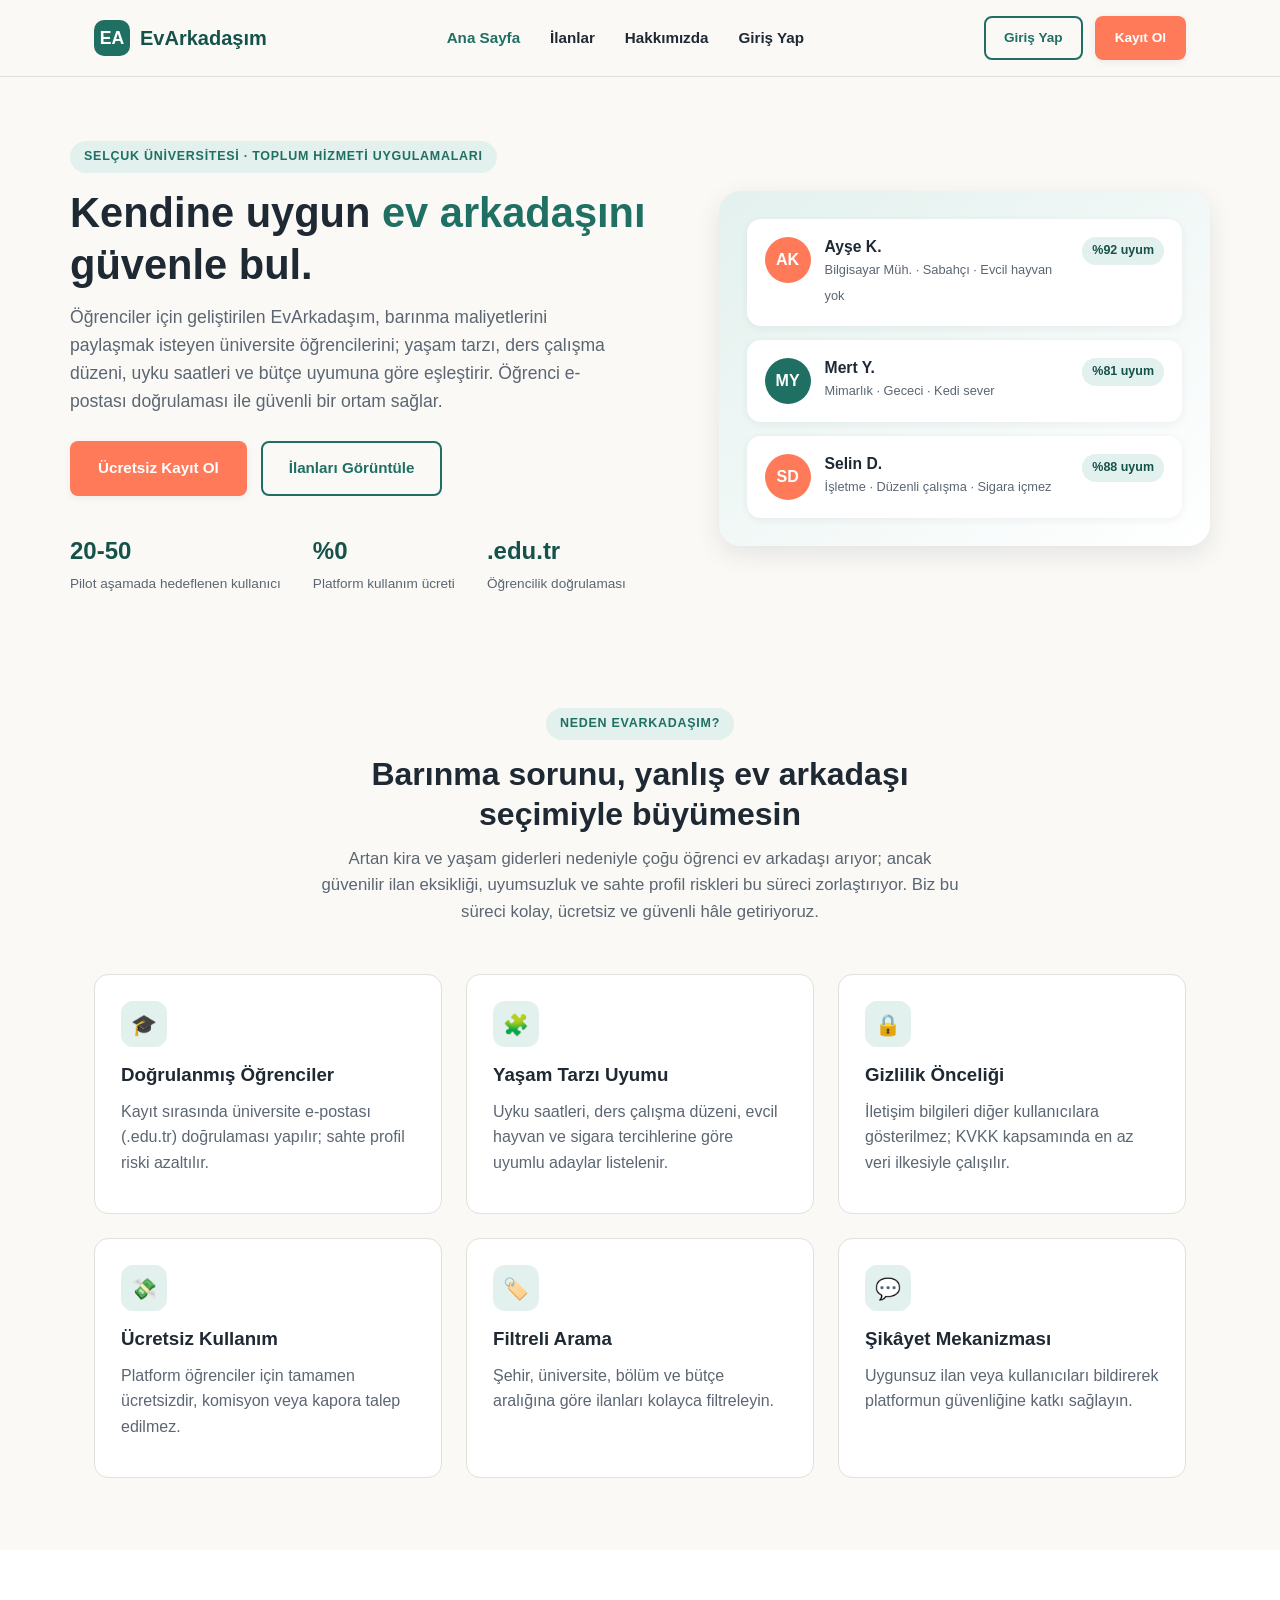
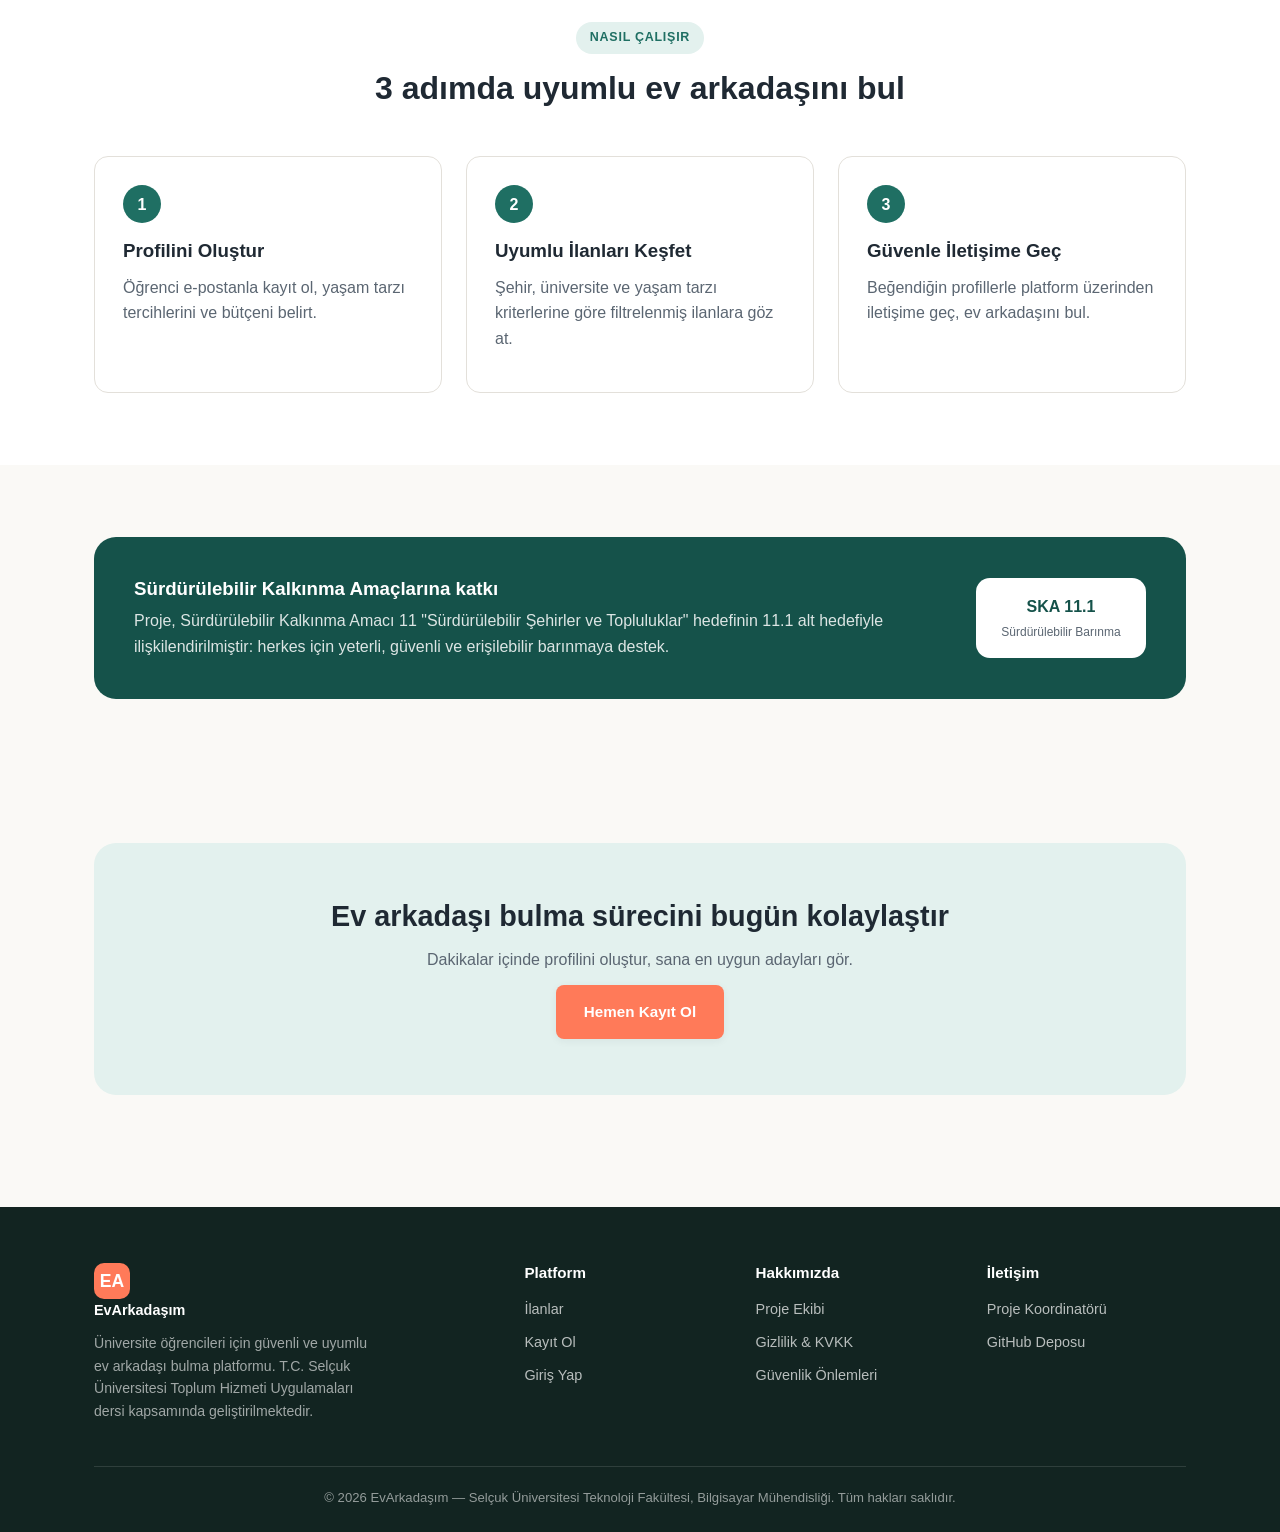
==== index.html @ b9b1601d "First commit" ====
<!DOCTYPE html>
<html lang="tr">
<head>
<meta charset="UTF-8">
<meta name="viewport" content="width=device-width, initial-scale=1.0">
<title>EvArkadaşım | Güvenilir Ev Arkadaşı Bulma Platformu</title>
<link rel="stylesheet" href="css/style.css">
</head>
<body>

<header class="site-header">
  <nav class="nav">
    <a href="index.html" class="brand">
      <span class="logo-mark">EA</span>
      EvArkadaşım
    </a>
    <button class="nav-toggle" aria-label="Menüyü aç">☰</button>
    <ul class="nav-links">
      <li><a href="index.html" class="active">Ana Sayfa</a></li>
      <li><a href="ilanlar.html">İlanlar</a></li>
      <li><a href="hakkimizda.html">Hakkımızda</a></li>
      <li><a href="giris.html">Giriş Yap</a></li>
    </ul>
    <div class="nav-actions">
      <a href="giris.html" class="btn btn-outline btn-sm">Giriş Yap</a>
      <a href="kayit.html" class="btn btn-primary btn-sm">Kayıt Ol</a>
    </div>
  </nav>
</header>

<main>
  <!-- HERO -->
  <section class="container hero">
    <div>
      <span class="eyebrow">Selçuk Üniversitesi · Toplum Hizmeti Uygulamaları</span>
      <h1>Kendine uygun <span class="hero-highlight">ev arkadaşını</span> güvenle bul.</h1>
      <p class="lead">
        Öğrenciler için geliştirilen EvArkadaşım, barınma maliyetlerini paylaşmak isteyen
        üniversite öğrencilerini; yaşam tarzı, ders çalışma düzeni, uyku saatleri ve bütçe
        uyumuna göre eşleştirir. Öğrenci e-postası doğrulaması ile güvenli bir ortam sağlar.
      </p>
      <div class="hero-actions">
        <a href="kayit.html" class="btn btn-primary">Ücretsiz Kayıt Ol</a>
        <a href="ilanlar.html" class="btn btn-outline">İlanları Görüntüle</a>
      </div>
      <div class="hero-stats">
        <div><strong>20-50</strong><span>Pilot aşamada hedeflenen kullanıcı</span></div>
        <div><strong>%0</strong><span>Platform kullanım ücreti</span></div>
        <div><strong>.edu.tr</strong><span>Öğrencilik doğrulaması</span></div>
      </div>
    </div>
    <div class="hero-art">
      <div class="mock-card">
        <div class="avatar">AK</div>
        <div class="meta">
          <h4 style="margin:0;font-size:0.98rem;">Ayşe K.</h4>
          <span style="font-size:0.8rem;color:var(--color-text-muted);">Bilgisayar Müh. · Sabahçı · Evcil hayvan yok</span>
        </div>
        <span class="match-score">%92 uyum</span>
      </div>
      <div class="mock-card">
        <div class="avatar alt">MY</div>
        <div class="meta">
          <h4 style="margin:0;font-size:0.98rem;">Mert Y.</h4>
          <span style="font-size:0.8rem;color:var(--color-text-muted);">Mimarlık · Gececi · Kedi sever</span>
        </div>
        <span class="match-score">%81 uyum</span>
      </div>
      <div class="mock-card">
        <div class="avatar">SD</div>
        <div class="meta">
          <h4 style="margin:0;font-size:0.98rem;">Selin D.</h4>
          <span style="font-size:0.8rem;color:var(--color-text-muted);">İşletme · Düzenli çalışma · Sigara içmez</span>
        </div>
        <span class="match-score">%88 uyum</span>
      </div>
    </div>
  </section>

  <!-- PROBLEM / NEDEN -->
  <section class="section">
    <div class="container">
      <div class="section-title">
        <span class="eyebrow">Neden EvArkadaşım?</span>
        <h2>Barınma sorunu, yanlış ev arkadaşı seçimiyle büyümesin</h2>
        <p>
          Artan kira ve yaşam giderleri nedeniyle çoğu öğrenci ev arkadaşı arıyor; ancak güvenilir
          ilan eksikliği, uyumsuzluk ve sahte profil riskleri bu süreci zorlaştırıyor. Biz bu
          süreci kolay, ücretsiz ve güvenli hâle getiriyoruz.
        </p>
      </div>
      <div class="features-grid">
        <div class="feature-card">
          <div class="feature-icon">🎓</div>
          <h3>Doğrulanmış Öğrenciler</h3>
          <p>Kayıt sırasında üniversite e-postası (.edu.tr) doğrulaması yapılır; sahte profil riski azaltılır.</p>
        </div>
        <div class="feature-card">
          <div class="feature-icon">🧩</div>
          <h3>Yaşam Tarzı Uyumu</h3>
          <p>Uyku saatleri, ders çalışma düzeni, evcil hayvan ve sigara tercihlerine göre uyumlu adaylar listelenir.</p>
        </div>
        <div class="feature-card">
          <div class="feature-icon">🔒</div>
          <h3>Gizlilik Önceliği</h3>
          <p>İletişim bilgileri diğer kullanıcılara gösterilmez; KVKK kapsamında en az veri ilkesiyle çalışılır.</p>
        </div>
        <div class="feature-card">
          <div class="feature-icon">💸</div>
          <h3>Ücretsiz Kullanım</h3>
          <p>Platform öğrenciler için tamamen ücretsizdir, komisyon veya kapora talep edilmez.</p>
        </div>
        <div class="feature-card">
          <div class="feature-icon">🏷️</div>
          <h3>Filtreli Arama</h3>
          <p>Şehir, üniversite, bölüm ve bütçe aralığına göre ilanları kolayca filtreleyin.</p>
        </div>
        <div class="feature-card">
          <div class="feature-icon">💬</div>
          <h3>Şikâyet Mekanizması</h3>
          <p>Uygunsuz ilan veya kullanıcıları bildirerek platformun güvenliğine katkı sağlayın.</p>
        </div>
      </div>
    </div>
  </section>

  <!-- NASIL ÇALIŞIR -->
  <section class="section" style="background:var(--color-surface);">
    <div class="container">
      <div class="section-title">
        <span class="eyebrow">Nasıl Çalışır</span>
        <h2>3 adımda uyumlu ev arkadaşını bul</h2>
      </div>
      <div class="steps">
        <div class="step-card">
          <div class="step-num">1</div>
          <h3>Profilini Oluştur</h3>
          <p>Öğrenci e-postanla kayıt ol, yaşam tarzı tercihlerini ve bütçeni belirt.</p>
        </div>
        <div class="step-card">
          <div class="step-num">2</div>
          <h3>Uyumlu İlanları Keşfet</h3>
          <p>Şehir, üniversite ve yaşam tarzı kriterlerine göre filtrelenmiş ilanlara göz at.</p>
        </div>
        <div class="step-card">
          <div class="step-num">3</div>
          <h3>Güvenle İletişime Geç</h3>
          <p>Beğendiğin profillerle platform üzerinden iletişime geç, ev arkadaşını bul.</p>
        </div>
      </div>
    </div>
  </section>

  <!-- SKA / Güven bandı -->
  <section class="section">
    <div class="container">
      <div class="trust-band">
        <div>
          <h3>Sürdürülebilir Kalkınma Amaçlarına katkı</h3>
          <p>
            Proje, Sürdürülebilir Kalkınma Amacı 11 "Sürdürülebilir Şehirler ve Topluluklar"
            hedefinin 11.1 alt hedefiyle ilişkilendirilmiştir: herkes için yeterli, güvenli ve
            erişilebilir barınmaya destek.
          </p>
        </div>
        <div class="sdg-badge">
          SKA 11.1
          <span>Sürdürülebilir Barınma</span>
        </div>
      </div>
    </div>
  </section>

  <!-- CTA -->
  <section class="section">
    <div class="container">
      <div class="cta-band">
        <h2>Ev arkadaşı bulma sürecini bugün kolaylaştır</h2>
        <p>Dakikalar içinde profilini oluştur, sana en uygun adayları gör.</p>
        <a href="kayit.html" class="btn btn-primary">Hemen Kayıt Ol</a>
      </div>
    </div>
  </section>
</main>

<footer class="site-footer">
  <div class="container">
    <div class="footer-grid">
      <div class="footer-brand">
        <a href="index.html" class="brand">
          <span class="logo-mark">EA</span>
          EvArkadaşım
        </a>
        <p style="color:rgba(255,255,255,0.6);font-size:0.88rem;max-width:280px;">
          Üniversite öğrencileri için güvenli ve uyumlu ev arkadaşı bulma platformu.
          T.C. Selçuk Üniversitesi Toplum Hizmeti Uygulamaları dersi kapsamında geliştirilmektedir.
        </p>
      </div>
      <div>
        <h4>Platform</h4>
        <a href="ilanlar.html">İlanlar</a>
        <a href="kayit.html">Kayıt Ol</a>
        <a href="giris.html">Giriş Yap</a>
      </div>
      <div>
        <h4>Hakkımızda</h4>
        <a href="hakkimizda.html">Proje Ekibi</a>
        <a href="hakkimizda.html#kvkk">Gizlilik &amp; KVKK</a>
        <a href="hakkimizda.html#risk">Güvenlik Önlemleri</a>
      </div>
      <div>
        <h4>İletişim</h4>
        <a href="mailto:233301024@ogr.selcuk.edu.tr">Proje Koordinatörü</a>
        <a href="https://github.com/HayrunisaPolat/ToplumaHizmetVatanaHizmettir" target="_blank" rel="noopener">GitHub Deposu</a>
      </div>
    </div>
    <div class="footer-bottom">
      © 2026 EvArkadaşım — Selçuk Üniversitesi Teknoloji Fakültesi, Bilgisayar Mühendisliği. Tüm hakları saklıdır.
    </div>
  </div>
</footer>

<script src="js/main.js"></script>
</body>
</html>
---- css/style.css ----
/* ===== Değişkenler ===== */
:root {
  --color-primary: #1f6f63;
  --color-primary-dark: #15524a;
  --color-primary-light: #e3f1ee;
  --color-accent: #ff7a59;
  --color-accent-dark: #e8613f;
  --color-bg: #faf9f6;
  --color-surface: #ffffff;
  --color-text: #1f2933;
  --color-text-muted: #5b6672;
  --color-border: #e3e0da;
  --radius-sm: 8px;
  --radius-md: 14px;
  --radius-lg: 22px;
  --shadow-sm: 0 2px 8px rgba(31, 41, 51, 0.06);
  --shadow-md: 0 8px 24px rgba(31, 41, 51, 0.10);
  --container-width: 1140px;
  --font-main: "Segoe UI", -apple-system, BlinkMacSystemFont, "Poppins", Roboto, sans-serif;
}

* { box-sizing: border-box; }

html { scroll-behavior: smooth; }

body {
  margin: 0;
  font-family: var(--font-main);
  background: var(--color-bg);
  color: var(--color-text);
  line-height: 1.6;
  -webkit-font-smoothing: antialiased;
}

img { max-width: 100%; display: block; }

a { color: inherit; text-decoration: none; }

ul { margin: 0; padding: 0; list-style: none; }

.container {
  width: 100%;
  max-width: var(--container-width);
  margin: 0 auto;
  padding: 0 24px;
}

h1, h2, h3, h4 { margin: 0 0 12px; line-height: 1.25; font-weight: 700; }
p { margin: 0 0 12px; color: var(--color-text-muted); }

.section { padding: 72px 0; }
.section-tight { padding: 40px 0; }
.section-title { text-align: center; max-width: 640px; margin: 0 auto 48px; }
.section-title h2 { font-size: 2rem; color: var(--color-text); }
.section-title p { font-size: 1.05rem; }

.eyebrow {
  display: inline-block;
  font-size: 0.78rem;
  font-weight: 700;
  letter-spacing: 0.06em;
  text-transform: uppercase;
  color: var(--color-primary);
  background: var(--color-primary-light);
  padding: 6px 14px;
  border-radius: 999px;
  margin-bottom: 14px;
}

/* ===== Butonlar ===== */
.btn {
  display: inline-flex;
  align-items: center;
  justify-content: center;
  gap: 8px;
  padding: 13px 26px;
  border-radius: var(--radius-sm);
  font-weight: 600;
  font-size: 0.95rem;
  border: 2px solid transparent;
  cursor: pointer;
  transition: transform 0.15s ease, box-shadow 0.15s ease, background 0.15s ease;
  white-space: nowrap;
}
.btn:hover { transform: translateY(-2px); }
.btn-primary { background: var(--color-accent); color: #fff; box-shadow: var(--shadow-sm); }
.btn-primary:hover { background: var(--color-accent-dark); box-shadow: var(--shadow-md); }
.btn-outline { background: transparent; border-color: var(--color-primary); color: var(--color-primary); }
.btn-outline:hover { background: var(--color-primary); color: #fff; }
.btn-ghost { background: var(--color-primary-light); color: var(--color-primary-dark); }
.btn-ghost:hover { background: #d4e9e4; }
.btn-block { width: 100%; }
.btn-sm { padding: 9px 18px; font-size: 0.85rem; }

/* ===== Header ===== */
.site-header {
  position: sticky;
  top: 0;
  z-index: 100;
  background: rgba(250, 249, 246, 0.92);
  backdrop-filter: blur(8px);
  border-bottom: 1px solid var(--color-border);
}
.nav {
  display: flex;
  align-items: center;
  justify-content: space-between;
  padding: 16px 24px;
  max-width: var(--container-width);
  margin: 0 auto;
}
.brand {
  display: flex;
  align-items: center;
  gap: 10px;
  font-weight: 800;
  font-size: 1.25rem;
  color: var(--color-primary-dark);
}
.brand .logo-mark {
  width: 36px; height: 36px;
  border-radius: 10px;
  background: var(--color-primary);
  color: #fff;
  display: flex; align-items: center; justify-content: center;
  font-size: 1.1rem;
}
.nav-links {
  display: flex;
  align-items: center;
  gap: 30px;
}
.nav-links a {
  font-weight: 600;
  font-size: 0.95rem;
  color: var(--color-text);
  position: relative;
  padding: 4px 0;
}
.nav-links a.active { color: var(--color-primary); }
.nav-links a:hover { color: var(--color-primary); }
.nav-actions { display: flex; align-items: center; gap: 12px; }
.nav-toggle {
  display: none;
  background: none;
  border: none;
  font-size: 1.6rem;
  cursor: pointer;
  color: var(--color-primary-dark);
}

@media (max-width: 860px) {
  .nav-links {
    position: absolute;
    top: 100%; left: 0; right: 0;
    background: var(--color-surface);
    flex-direction: column;
    align-items: flex-start;
    padding: 20px 24px;
    gap: 16px;
    border-bottom: 1px solid var(--color-border);
    box-shadow: var(--shadow-sm);
    display: none;
  }
  .nav-links.open { display: flex; }
  .nav-toggle { display: block; }
  .nav-actions .btn-outline { display: none; }
}

/* ===== Hero ===== */
.hero {
  padding: 64px 0 40px;
  display: grid;
  grid-template-columns: 1.1fr 0.9fr;
  gap: 48px;
  align-items: center;
}
.hero h1 { font-size: 2.6rem; color: var(--color-text); }
.hero-highlight { color: var(--color-primary); }
.hero p.lead { font-size: 1.1rem; max-width: 540px; }
.hero-actions { display: flex; gap: 14px; margin-top: 26px; flex-wrap: wrap; }
.hero-stats { display: flex; gap: 32px; margin-top: 36px; flex-wrap: wrap; }
.hero-stats div strong { display: block; font-size: 1.5rem; color: var(--color-primary-dark); }
.hero-stats div span { font-size: 0.85rem; color: var(--color-text-muted); }

.hero-art {
  position: relative;
  background: linear-gradient(145deg, var(--color-primary-light), #fff);
  border-radius: var(--radius-lg);
  padding: 28px;
  box-shadow: var(--shadow-md);
}
.hero-art .mock-card {
  background: var(--color-surface);
  border-radius: var(--radius-md);
  padding: 18px;
  box-shadow: var(--shadow-sm);
  display: flex;
  gap: 14px;
  align-items: flex-start;
  margin-bottom: 14px;
}
.hero-art .mock-card:last-child { margin-bottom: 0; }
.avatar {
  width: 46px; height: 46px;
  border-radius: 50%;
  background: var(--color-accent);
  color: #fff;
  display: flex; align-items: center; justify-content: center;
  font-weight: 700;
  flex-shrink: 0;
}
.avatar.alt { background: var(--color-primary); }
.match-score {
  margin-left: auto;
  font-size: 0.78rem;
  font-weight: 700;
  color: var(--color-primary-dark);
  background: var(--color-primary-light);
  padding: 4px 10px;
  border-radius: 999px;
  white-space: nowrap;
}

@media (max-width: 900px) {
  .hero { grid-template-columns: 1fr; padding-top: 32px; }
  .hero h1 { font-size: 2.1rem; }
}

/* ===== Nasıl Çalışır ===== */
.steps {
  display: grid;
  grid-template-columns: repeat(3, 1fr);
  gap: 24px;
}
.step-card {
  background: var(--color-surface);
  border: 1px solid var(--color-border);
  border-radius: var(--radius-md);
  padding: 28px;
  text-align: left;
}
.step-num {
  width: 38px; height: 38px;
  border-radius: 50%;
  background: var(--color-primary);
  color: #fff;
  display: flex; align-items: center; justify-content: center;
  font-weight: 700;
  margin-bottom: 16px;
}
@media (max-width: 860px) { .steps { grid-template-columns: 1fr; } }

/* ===== Özellik kartları ===== */
.features-grid {
  display: grid;
  grid-template-columns: repeat(3, 1fr);
  gap: 24px;
}
.feature-card {
  background: var(--color-surface);
  border-radius: var(--radius-md);
  padding: 26px;
  border: 1px solid var(--color-border);
  transition: transform .15s ease, box-shadow .15s ease;
}
.feature-card:hover { transform: translateY(-4px); box-shadow: var(--shadow-md); }
.feature-icon {
  width: 46px; height: 46px;
  border-radius: 12px;
  background: var(--color-primary-light);
  color: var(--color-primary-dark);
  display: flex; align-items: center; justify-content: center;
  margin-bottom: 16px;
  font-size: 1.3rem;
}
@media (max-width: 860px) { .features-grid { grid-template-columns: 1fr 1fr; } }
@media (max-width: 580px) { .features-grid { grid-template-columns: 1fr; } }

/* ===== Güven / Hedef bandı ===== */
.trust-band {
  background: var(--color-primary-dark);
  color: #fff;
  border-radius: var(--radius-lg);
  padding: 40px;
  display: grid;
  grid-template-columns: 1fr auto;
  gap: 24px;
  align-items: center;
}
.trust-band p { color: rgba(255,255,255,0.85); margin-bottom: 0; }
.trust-band h3 { color: #fff; margin-bottom: 8px; }
.sdg-badge {
  background: #fff;
  color: var(--color-primary-dark);
  border-radius: var(--radius-md);
  padding: 16px 20px;
  text-align: center;
  font-weight: 700;
  min-width: 170px;
}
.sdg-badge span { display: block; font-size: 0.75rem; font-weight: 500; color: var(--color-text-muted); margin-top: 4px; }
@media (max-width: 760px) { .trust-band { grid-template-columns: 1fr; text-align: center; } }

/* ===== CTA ===== */
.cta-band {
  text-align: center;
  background: var(--color-primary-light);
  border-radius: var(--radius-lg);
  padding: 56px 24px;
}
.cta-band h2 { font-size: 1.8rem; }

/* ===== Footer ===== */
.site-footer {
  background: #122421;
  color: rgba(255,255,255,0.75);
  padding: 56px 0 24px;
  margin-top: 40px;
}
.footer-grid {
  display: grid;
  grid-template-columns: 2fr 1fr 1fr 1fr;
  gap: 32px;
  margin-bottom: 32px;
}
.footer-grid h4 { color: #fff; font-size: 0.95rem; margin-bottom: 16px; }
.footer-grid a { color: rgba(255,255,255,0.7); font-size: 0.9rem; display: block; margin-bottom: 10px; }
.footer-grid a:hover { color: #fff; }
.footer-brand .brand { color: #fff; margin-bottom: 10px; }
.footer-brand .logo-mark { background: var(--color-accent); }
.footer-bottom {
  border-top: 1px solid rgba(255,255,255,0.12);
  padding-top: 20px;
  text-align: center;
  font-size: 0.82rem;
  color: rgba(255,255,255,0.55);
}
@media (max-width: 760px) { .footer-grid { grid-template-columns: 1fr 1fr; } }

/* ===== Sayfa başlığı (iç sayfalar) ===== */
.page-head {
  padding: 48px 0 24px;
  text-align: center;
}
.page-head .eyebrow { margin-bottom: 10px; }
.page-head h1 { font-size: 2rem; }

/* ===== İlanlar sayfası ===== */
.listing-layout {
  display: grid;
  grid-template-columns: 280px 1fr;
  gap: 32px;
  align-items: flex-start;
}
.filter-panel {
  background: var(--color-surface);
  border: 1px solid var(--color-border);
  border-radius: var(--radius-md);
  padding: 22px;
  position: sticky;
  top: 90px;
}
.filter-panel h3 { font-size: 1rem; margin-bottom: 18px; }
.filter-group { margin-bottom: 20px; }
.filter-group label.field-label {
  display: block;
  font-size: 0.82rem;
  font-weight: 700;
  color: var(--color-text-muted);
  text-transform: uppercase;
  letter-spacing: 0.03em;
  margin-bottom: 8px;
}
.filter-group select,
.filter-group input[type="text"] {
  width: 100%;
  padding: 10px 12px;
  border-radius: var(--radius-sm);
  border: 1px solid var(--color-border);
  font-size: 0.92rem;
  background: var(--color-bg);
  color: var(--color-text);
}
.checkbox-row { display: flex; align-items: center; gap: 8px; margin-bottom: 8px; font-size: 0.9rem; }
.checkbox-row input { width: 16px; height: 16px; accent-color: var(--color-primary); }
.range-value { font-size: 0.82rem; color: var(--color-text-muted); margin-top: 4px; }

.listing-results-head {
  display: flex;
  justify-content: space-between;
  align-items: center;
  margin-bottom: 18px;
  flex-wrap: wrap;
  gap: 10px;
}
.listing-results-head p { margin: 0; font-size: 0.92rem; }

.listing-grid {
  display: grid;
  grid-template-columns: repeat(2, 1fr);
  gap: 20px;
}
.listing-card {
  background: var(--color-surface);
  border: 1px solid var(--color-border);
  border-radius: var(--radius-md);
  padding: 20px;
  transition: transform .15s ease, box-shadow .15s ease;
}
.listing-card:hover { transform: translateY(-3px); box-shadow: var(--shadow-md); }
.listing-card-top { display: flex; gap: 12px; align-items: center; margin-bottom: 14px; }
.listing-card-top .meta { flex: 1; }
.listing-card-top .meta h4 { margin: 0; font-size: 1.02rem; }
.listing-card-top .meta span { font-size: 0.82rem; color: var(--color-text-muted); }
.tag-row { display: flex; flex-wrap: wrap; gap: 6px; margin-bottom: 14px; }
.tag {
  font-size: 0.76rem;
  font-weight: 600;
  background: var(--color-primary-light);
  color: var(--color-primary-dark);
  padding: 5px 10px;
  border-radius: 999px;
}
.tag.accent { background: #ffe9e1; color: var(--color-accent-dark); }
.listing-card-footer {
  display: flex;
  justify-content: space-between;
  align-items: center;
  border-top: 1px solid var(--color-border);
  padding-top: 14px;
}
.price { font-weight: 800; color: var(--color-primary-dark); font-size: 1.05rem; }
.price span { font-size: 0.78rem; font-weight: 500; color: var(--color-text-muted); }
.empty-state { text-align: center; padding: 60px 20px; color: var(--color-text-muted); display: none; }

@media (max-width: 900px) {
  .listing-layout { grid-template-columns: 1fr; }
  .filter-panel { position: static; }
  .listing-grid { grid-template-columns: 1fr; }
}

/* ===== Form sayfaları (giriş/kayıt) ===== */
.auth-wrap {
  display: flex;
  justify-content: center;
  padding: 56px 0 80px;
}
.auth-card {
  background: var(--color-surface);
  border: 1px solid var(--color-border);
  border-radius: var(--radius-lg);
  padding: 40px;
  width: 100%;
  max-width: 460px;
  box-shadow: var(--shadow-sm);
}
.auth-card h1 { font-size: 1.5rem; text-align: center; }
.auth-card > p.lead { text-align: center; margin-bottom: 28px; }
.form-field { margin-bottom: 18px; }
.form-field label {
  display: block;
  font-size: 0.86rem;
  font-weight: 700;
  margin-bottom: 7px;
}
.form-field input,
.form-field select,
.form-field textarea {
  width: 100%;
  padding: 11px 14px;
  border-radius: var(--radius-sm);
  border: 1px solid var(--color-border);
  font-size: 0.95rem;
  background: var(--color-bg);
  color: var(--color-text);
  font-family: inherit;
}
.form-field input:focus,
.form-field select:focus,
.form-field textarea:focus {
  outline: none;
  border-color: var(--color-primary);
  box-shadow: 0 0 0 3px var(--color-primary-light);
}
.form-hint { font-size: 0.78rem; color: var(--color-text-muted); margin-top: 6px; }
.form-row-2 { display: grid; grid-template-columns: 1fr 1fr; gap: 14px; }
.form-footer-text { text-align: center; margin-top: 20px; font-size: 0.9rem; }
.form-footer-text a { color: var(--color-primary); font-weight: 700; }
.consent-row { display: flex; gap: 10px; align-items: flex-start; font-size: 0.85rem; margin-bottom: 20px; }
.consent-row input { margin-top: 3px; accent-color: var(--color-primary); }
.badge-verify {
  display: inline-flex; align-items: center; gap: 6px;
  font-size: 0.78rem; font-weight: 700;
  color: var(--color-primary-dark);
  background: var(--color-primary-light);
  padding: 5px 10px; border-radius: 999px;
  margin-top: 6px;
}

/* ===== Hakkımızda ===== */
.value-grid {
  display: grid;
  grid-template-columns: repeat(2, 1fr);
  gap: 20px;
}
.value-card {
  background: var(--color-surface);
  border: 1px solid var(--color-border);
  border-radius: var(--radius-md);
  padding: 22px;
}
.value-card h4 { font-size: 1rem; display: flex; gap: 10px; align-items: center; }
@media (max-width: 760px) { .value-grid { grid-template-columns: 1fr; } }

.team-grid {
  display: grid;
  grid-template-columns: repeat(4, 1fr);
  gap: 18px;
}
.team-card {
  background: var(--color-surface);
  border: 1px solid var(--color-border);
  border-radius: var(--radius-md);
  padding: 22px;
  text-align: center;
}
.team-card .avatar { width: 56px; height: 56px; margin: 0 auto 12px; font-size: 1.2rem; }
.team-card h4 { margin-bottom: 2px; font-size: 0.98rem; }
.team-card span { font-size: 0.82rem; color: var(--color-text-muted); }
@media (max-width: 860px) { .team-grid { grid-template-columns: 1fr 1fr; } }

.kvkk-list li {
  display: flex;
  gap: 10px;
  padding: 10px 0;
  border-bottom: 1px solid var(--color-border);
  font-size: 0.93rem;
  color: var(--color-text-muted);
}
.kvkk-list li:last-child { border-bottom: none; }
.kvkk-list li::before { content: "✓"; color: var(--color-primary); font-weight: 800; }

/* ===== İlan detay ===== */
.detail-layout {
  display: grid;
  grid-template-columns: 1.6fr 1fr;
  gap: 32px;
}
.detail-card {
  background: var(--color-surface);
  border: 1px solid var(--color-border);
  border-radius: var(--radius-lg);
  padding: 28px;
  margin-bottom: 20px;
}
.detail-header { display: flex; gap: 16px; align-items: center; margin-bottom: 16px; }
.detail-header .avatar { width: 64px; height: 64px; font-size: 1.4rem; }
.detail-header h1 { font-size: 1.4rem; margin-bottom: 4px; }
.compat-table { width: 100%; border-collapse: collapse; margin-top: 10px; }
.compat-table td { padding: 10px 0; border-bottom: 1px solid var(--color-border); font-size: 0.92rem; }
.compat-table td:first-child { color: var(--color-text-muted); width: 45%; }
.compat-table td:last-child { font-weight: 600; }
.side-card { position: sticky; top: 90px; }
@media (max-width: 900px) { .detail-layout { grid-template-columns: 1fr; } .side-card { position: static; } }

/* ===== Yardımcılar ===== */
.text-center { text-align: center; }
.mt-0 { margin-top: 0; }
.mb-0 { margin-bottom: 0; }
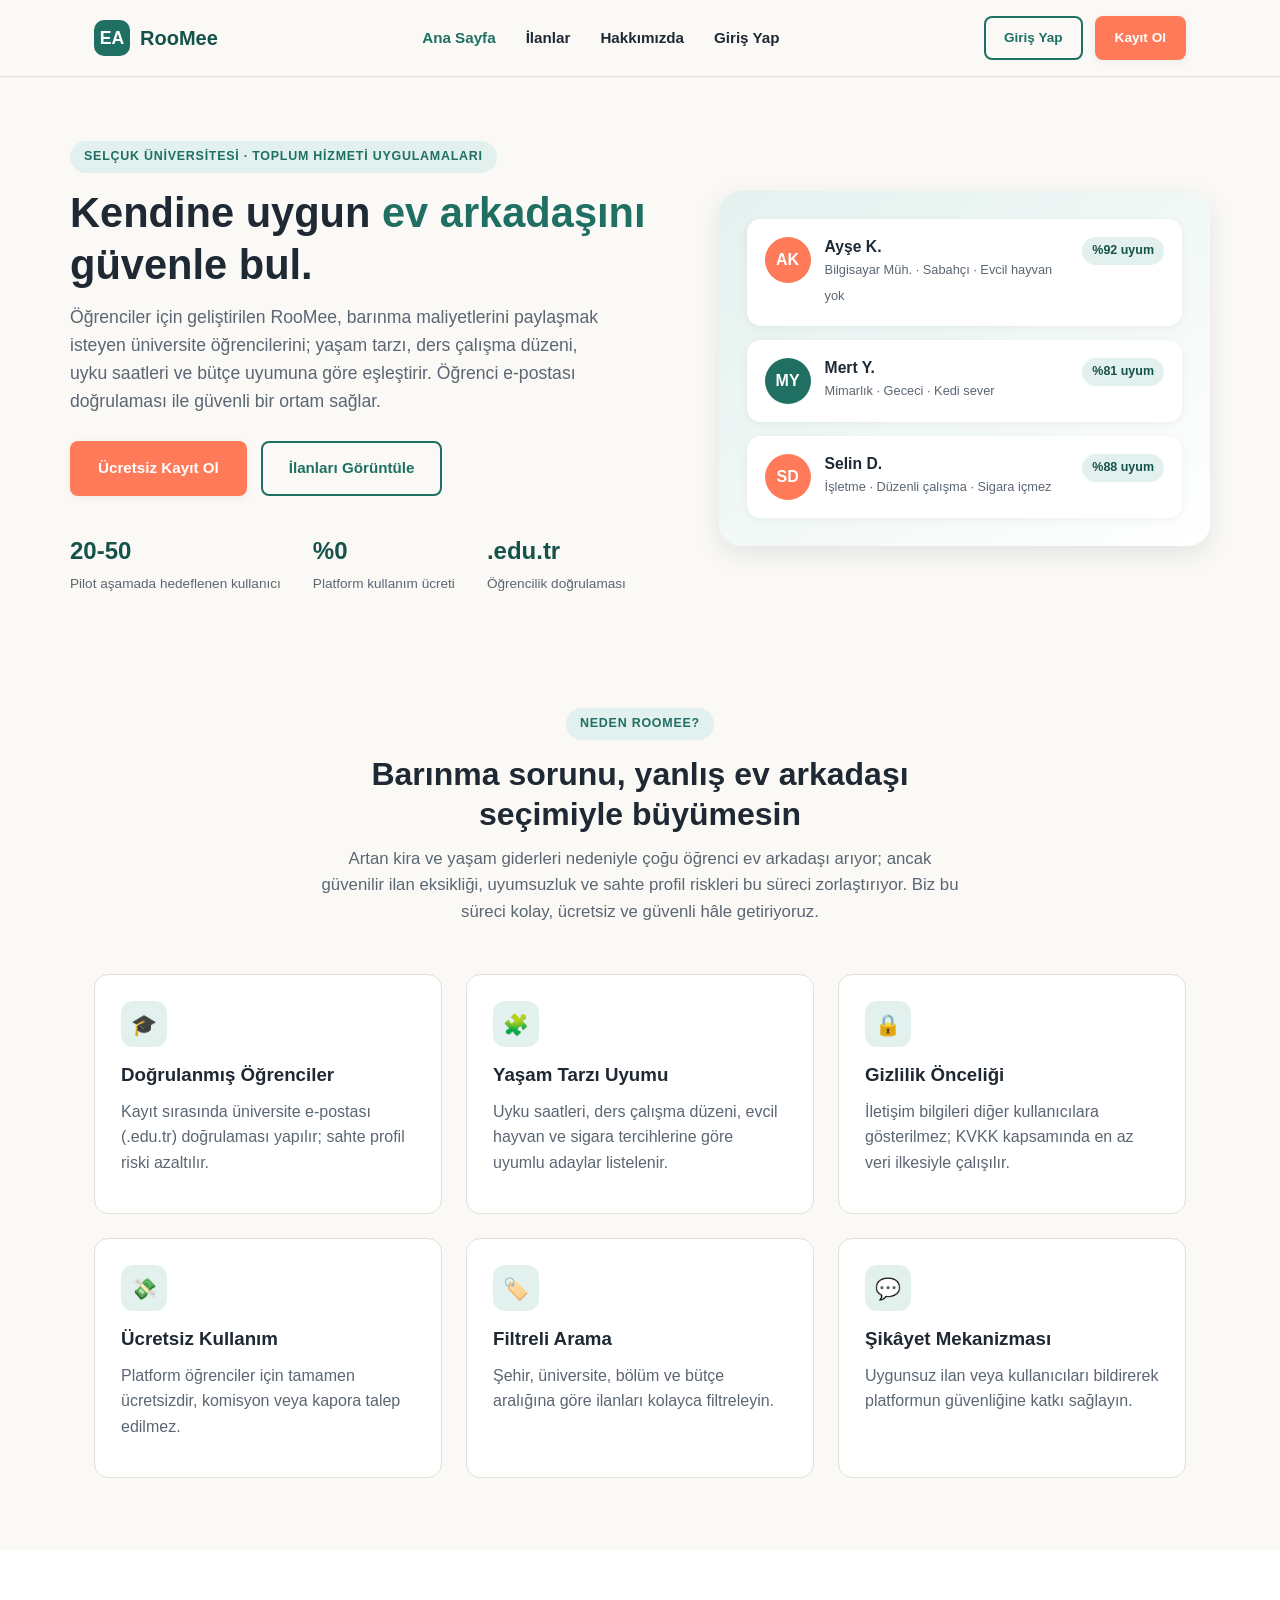
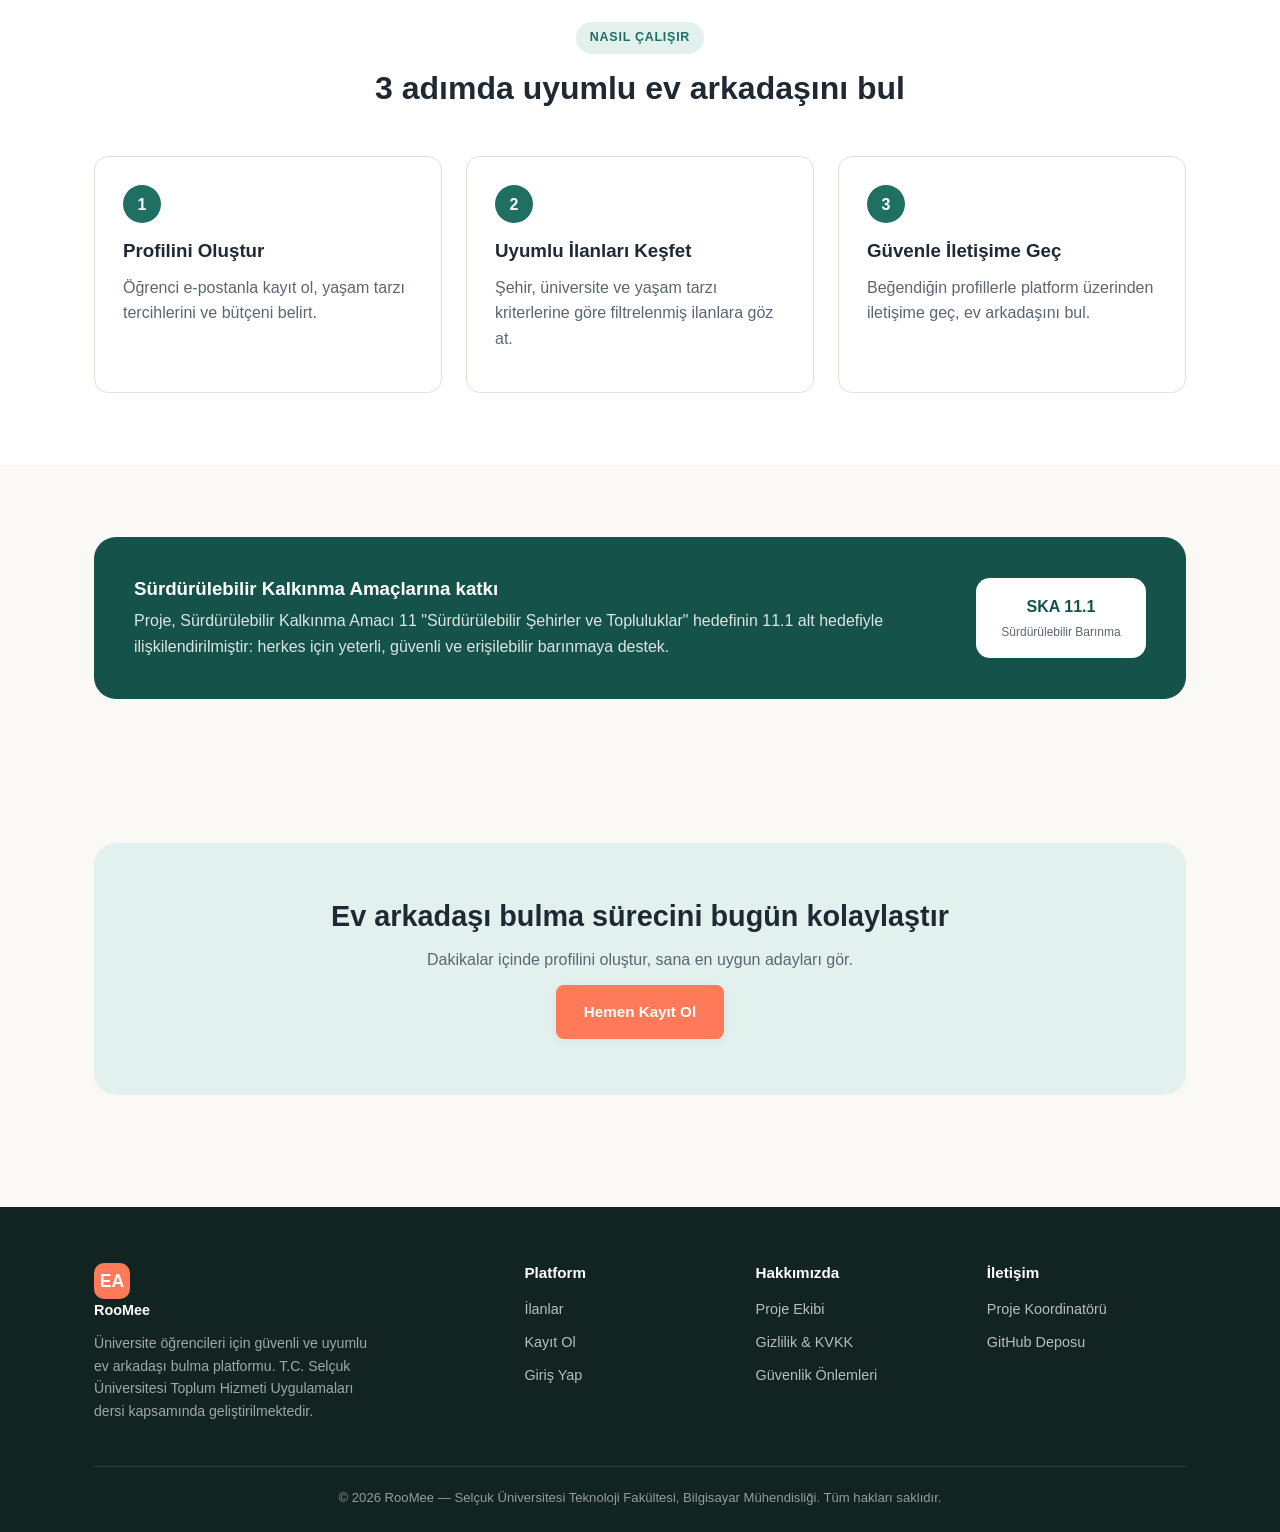
==== commit ebdf9631: "nisa" ====
--- a/index.html
+++ b/index.html
@@ -3,7 +3,7 @@
 <head>
 <meta charset="UTF-8">
 <meta name="viewport" content="width=device-width, initial-scale=1.0">
-<title>EvArkadaşım | Güvenilir Ev Arkadaşı Bulma Platformu</title>
+<title>RooMee | Güvenilir Ev Arkadaşı Bulma Platformu</title>
 <link rel="stylesheet" href="css/style.css">
 </head>
 <body>
@@ -12,7 +12,7 @@
   <nav class="nav">
     <a href="index.html" class="brand">
       <span class="logo-mark">EA</span>
-      EvArkadaşım
+      RooMee
     </a>
     <button class="nav-toggle" aria-label="Menüyü aç">☰</button>
     <ul class="nav-links">
@@ -35,7 +35,7 @@
       <span class="eyebrow">Selçuk Üniversitesi · Toplum Hizmeti Uygulamaları</span>
       <h1>Kendine uygun <span class="hero-highlight">ev arkadaşını</span> güvenle bul.</h1>
       <p class="lead">
-        Öğrenciler için geliştirilen EvArkadaşım, barınma maliyetlerini paylaşmak isteyen
+        Öğrenciler için geliştirilen RooMee, barınma maliyetlerini paylaşmak isteyen
         üniversite öğrencilerini; yaşam tarzı, ders çalışma düzeni, uyku saatleri ve bütçe
         uyumuna göre eşleştirir. Öğrenci e-postası doğrulaması ile güvenli bir ortam sağlar.
       </p>
@@ -81,7 +81,7 @@
   <section class="section">
     <div class="container">
       <div class="section-title">
-        <span class="eyebrow">Neden EvArkadaşım?</span>
+        <span class="eyebrow">Neden RooMee?</span>
         <h2>Barınma sorunu, yanlış ev arkadaşı seçimiyle büyümesin</h2>
         <p>
           Artan kira ve yaşam giderleri nedeniyle çoğu öğrenci ev arkadaşı arıyor; ancak güvenilir
@@ -189,7 +189,7 @@
       <div class="footer-brand">
         <a href="index.html" class="brand">
           <span class="logo-mark">EA</span>
-          EvArkadaşım
+          RooMee
         </a>
         <p style="color:rgba(255,255,255,0.6);font-size:0.88rem;max-width:280px;">
           Üniversite öğrencileri için güvenli ve uyumlu ev arkadaşı bulma platformu.
@@ -215,11 +215,12 @@
       </div>
     </div>
     <div class="footer-bottom">
-      © 2026 EvArkadaşım — Selçuk Üniversitesi Teknoloji Fakültesi, Bilgisayar Mühendisliği. Tüm hakları saklıdır.
+      © 2026 RooMee — Selçuk Üniversitesi Teknoloji Fakültesi, Bilgisayar Mühendisliği. Tüm hakları saklıdır.
     </div>
   </div>
 </footer>
 
+<script src="js/auth.js"></script>
 <script src="js/main.js"></script>
 </body>
 </html>
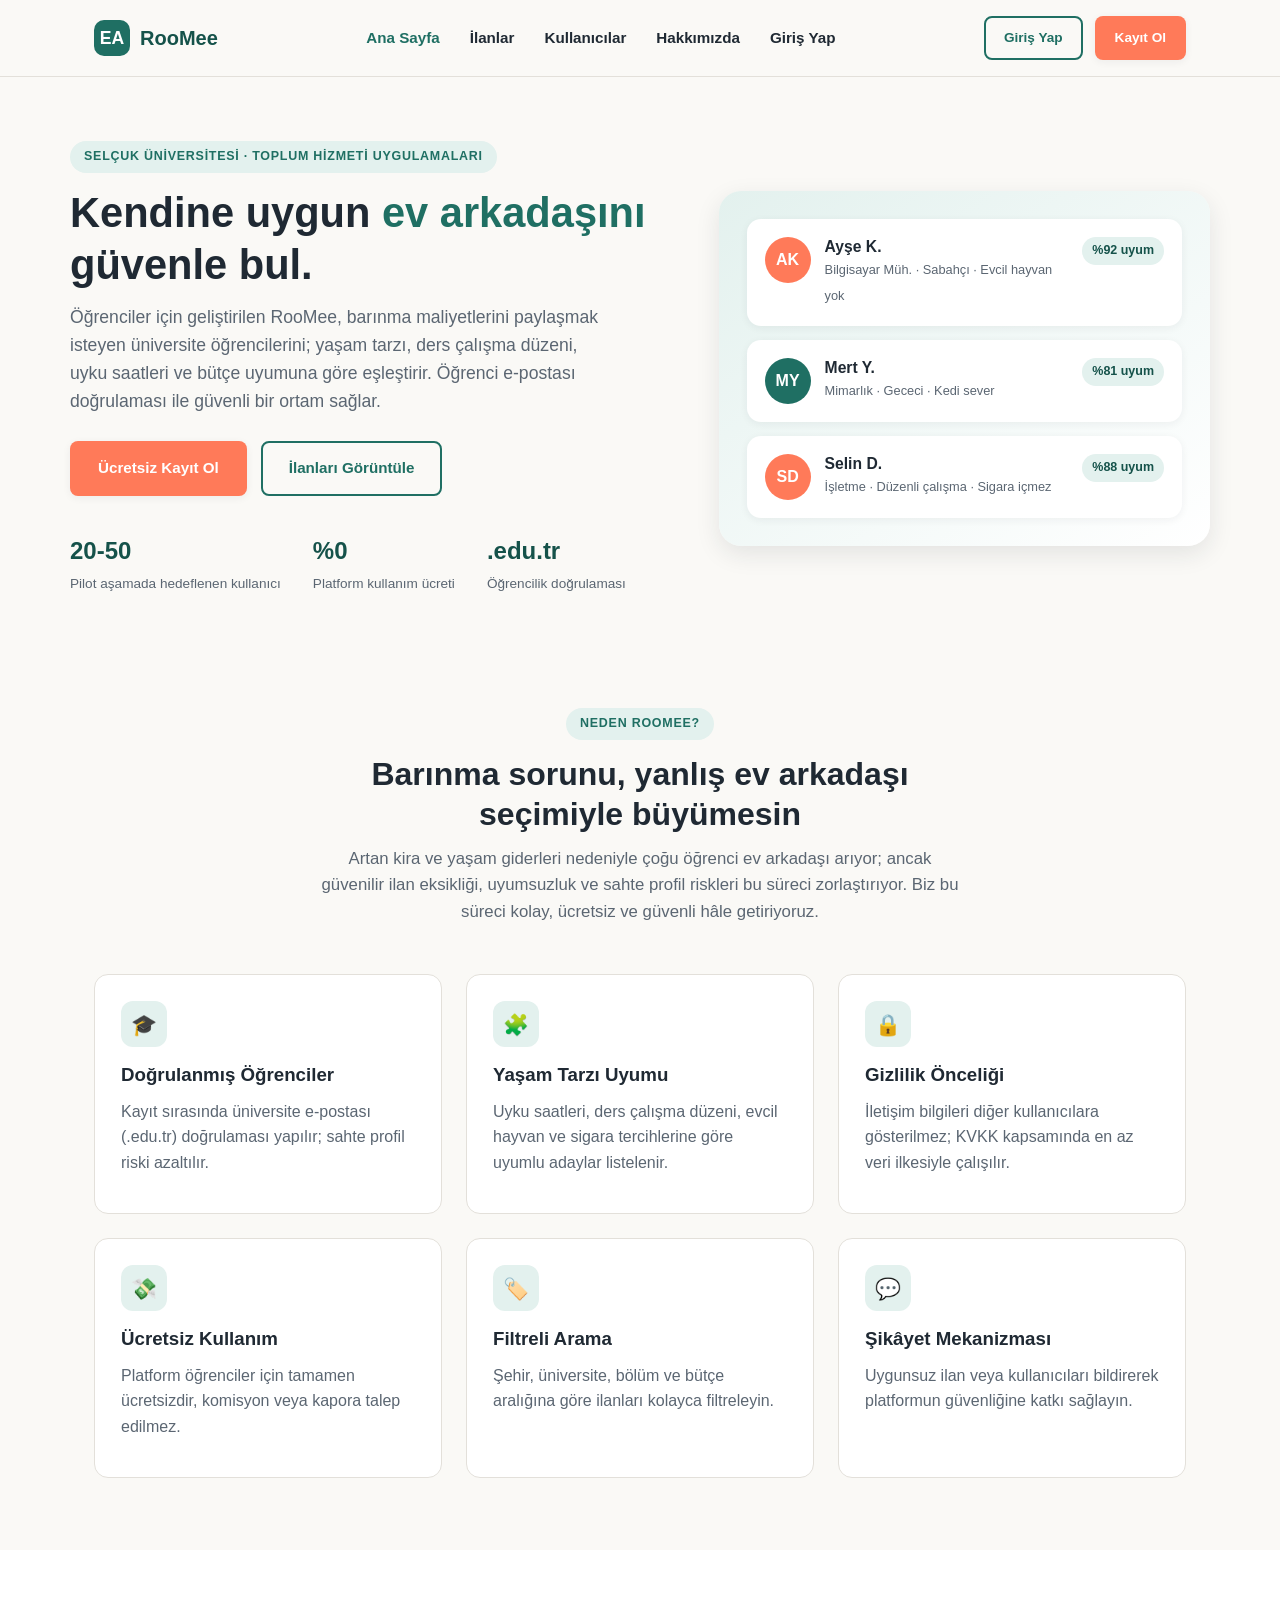
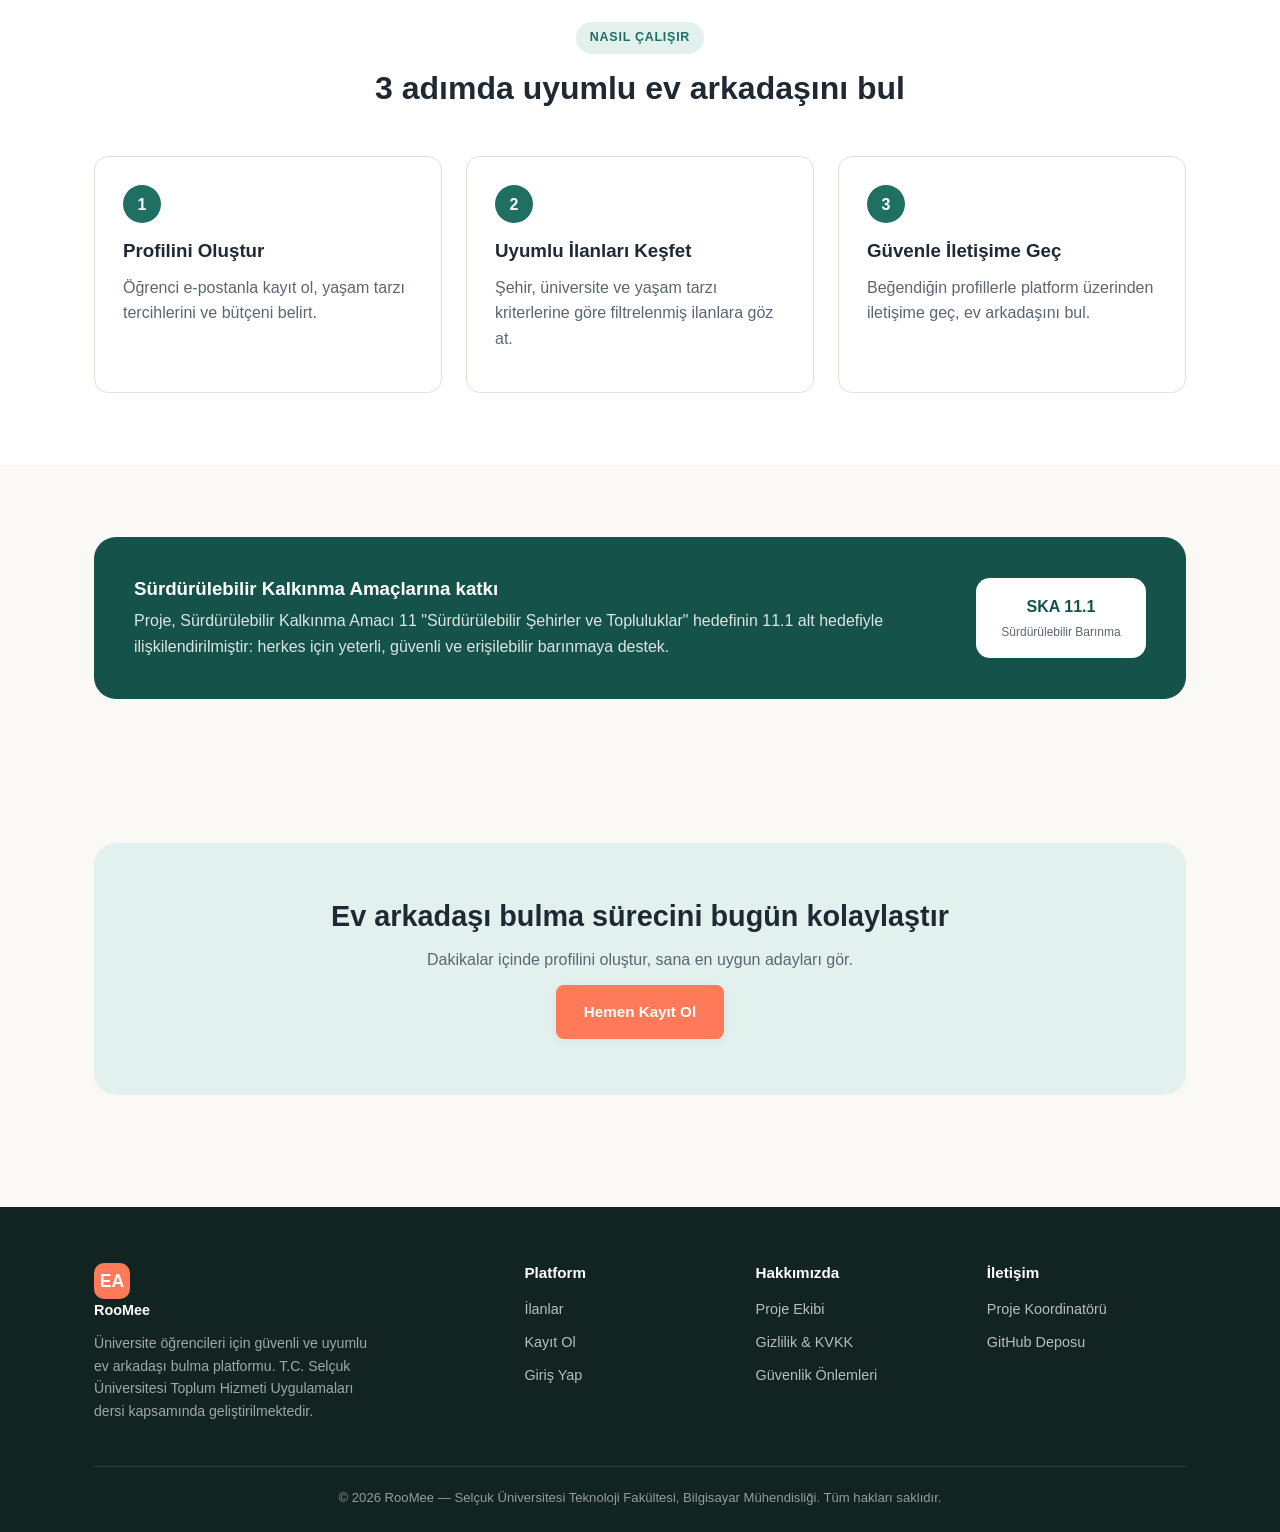
==== commit af42bd91: "Rename brand to RooMee on all pages and add Kullanicilar nav link Co-Authored-By: Claude Sonnet 5.5 " ====
--- a/index.html
+++ b/index.html
@@ -18,6 +18,7 @@
     <ul class="nav-links">
       <li><a href="index.html" class="active">Ana Sayfa</a></li>
       <li><a href="ilanlar.html">İlanlar</a></li>
+      <li><a href="kullanicilar.html">Kullanıcılar</a></li>
       <li><a href="hakkimizda.html">Hakkımızda</a></li>
       <li><a href="giris.html">Giriş Yap</a></li>
     </ul>
